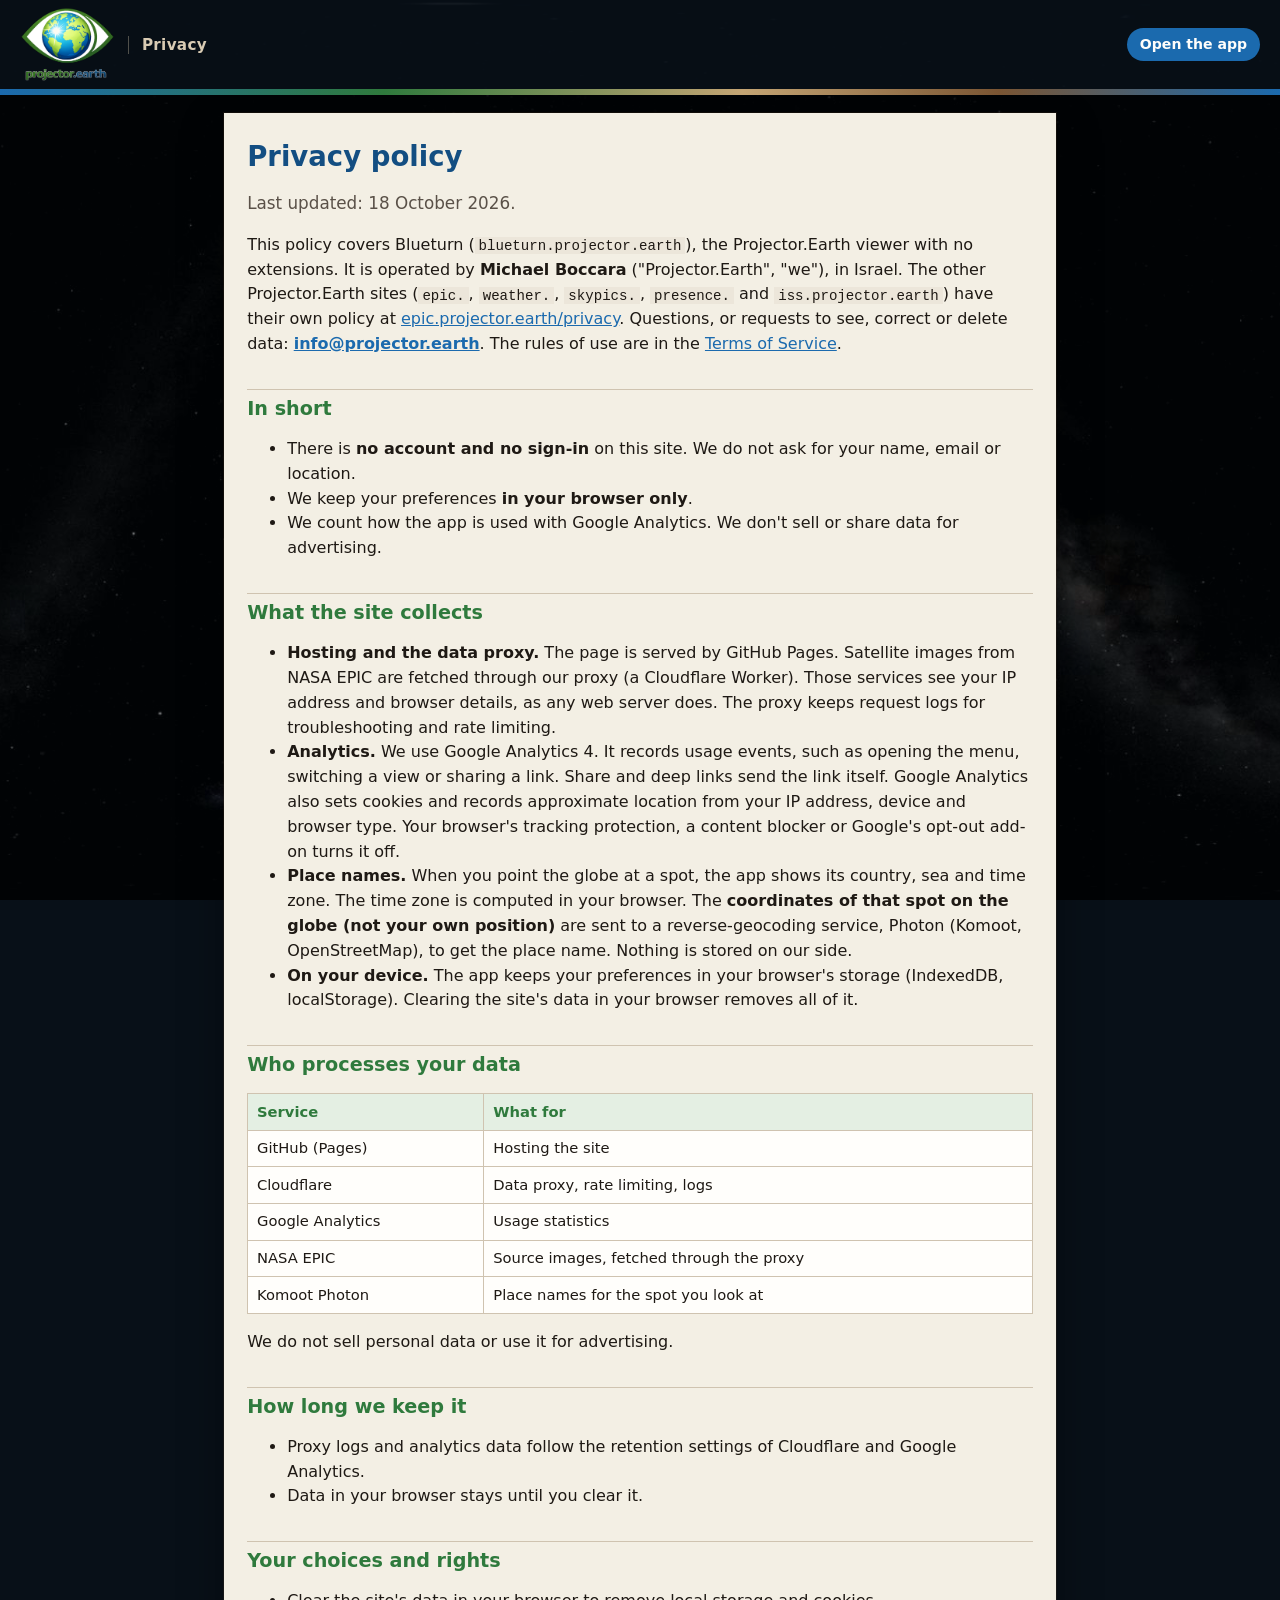
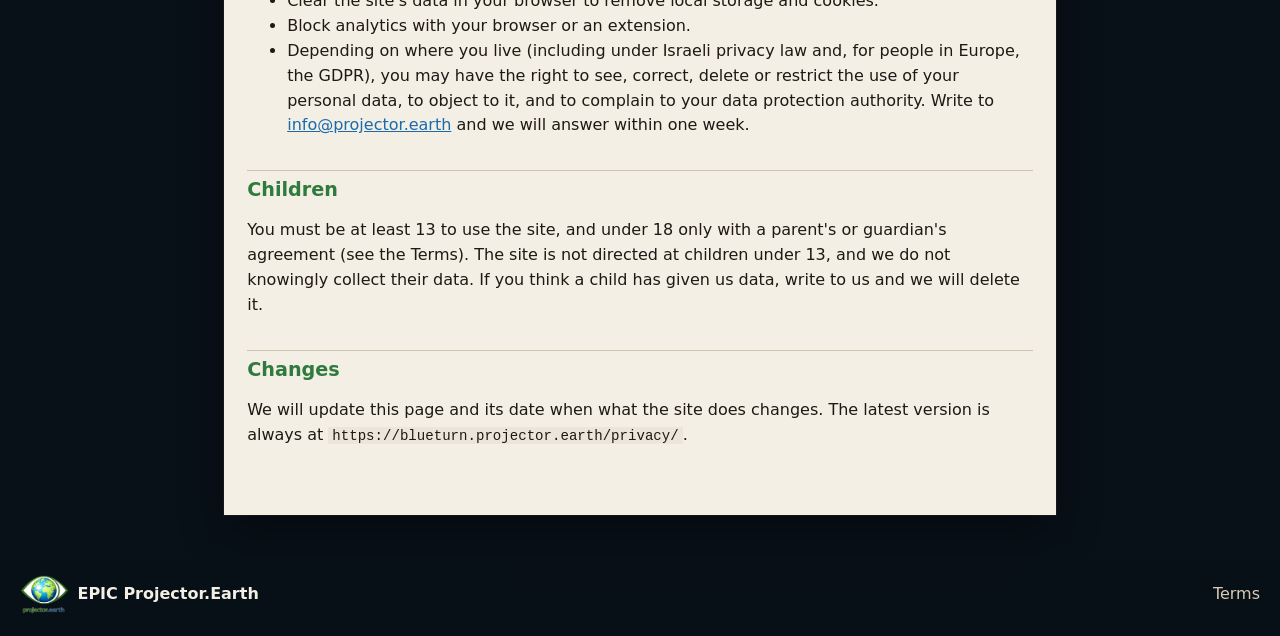
==== privacy/index.html @ fa4db98b "Deploy blueturn site from 30c991acb112dfe06ba086d8fea5a9f516f15a2a Blueturn-Earth/blueturn-web@30c99" ====
<!DOCTYPE html>
<html lang="en">
<head>
  <meta charset="utf-8" />
  <meta name="viewport" content="width=device-width, initial-scale=1" />
  <meta name="theme-color" content="#134e82" />
  <title>Privacy policy — Projector.Earth</title>
  <link rel="icon" href="favicon.png" />
  <link rel="stylesheet" href="style.css" />
</head>
<body>
  <div class="space-bg" aria-hidden="true"></div>
  <div class="site-chrome">
    <header class="site-header">
      <a class="brand" href="./">
        <img class="brand-logo" src="logo.png" alt="Projector.Earth" width="488" height="385" />
        <span class="brand-kind">Privacy</span>
      </a>
      <nav></nav>
      <a class="open-app" href="https://epic.projector.earth">Open the app</a>
    </header>
    <div class="earth-band" aria-hidden="true"></div>
  </div>
  <div class="page-shell">
    <main class="guide"><h1 id="privacy-policy">Privacy policy</h1>
<p>Last updated: 18 October 2026.</p>
<p>This policy covers Blueturn (<code>blueturn.projector.earth</code>), the Projector.Earth viewer with no extensions. It is operated by <strong>Michael Boccara</strong> (&quot;Projector.Earth&quot;, &quot;we&quot;), in Israel. The other Projector.Earth sites (<code>epic.</code>, <code>weather.</code>, <code>skypics.</code>, <code>presence.</code> and <code>iss.projector.earth</code>) have their own policy at <a href="https://epic.projector.earth/privacy/">epic.projector.earth/privacy</a>. Questions, or requests to see, correct or delete data: <strong><a href="mailto:info@projector.earth">info@projector.earth</a></strong>. The rules of use are in the <a href="https://epic.projector.earth/terms/">Terms of Service</a>.</p>
<h2 id="in-short">In short</h2>
<ul>
<li>There is <strong>no account and no sign-in</strong> on this site. We do not ask for your name, email or location.</li>
<li>We keep your preferences <strong>in your browser only</strong>.</li>
<li>We count how the app is used with Google Analytics. We don&#39;t sell or share data for advertising.</li>
</ul>
<h2 id="what-the-site-collects">What the site collects</h2>
<ul>
<li><strong>Hosting and the data proxy.</strong> The page is served by GitHub Pages. Satellite images from NASA EPIC are fetched through our proxy (a Cloudflare Worker). Those services see your IP address and browser details, as any web server does. The proxy keeps request logs for troubleshooting and rate limiting.</li>
<li><strong>Analytics.</strong> We use Google Analytics 4. It records usage events, such as opening the menu, switching a view or sharing a link. Share and deep links send the link itself. Google Analytics also sets cookies and records approximate location from your IP address, device and browser type. Your browser&#39;s tracking protection, a content blocker or Google&#39;s opt-out add-on turns it off.</li>
<li><strong>Place names.</strong> When you point the globe at a spot, the app shows its country, sea and time zone. The time zone is computed in your browser. The <strong>coordinates of that spot on the globe (not your own position)</strong> are sent to a reverse-geocoding service, Photon (Komoot, OpenStreetMap), to get the place name. Nothing is stored on our side.</li>
<li><strong>On your device.</strong> The app keeps your preferences in your browser&#39;s storage (IndexedDB, localStorage). Clearing the site&#39;s data in your browser removes all of it.</li>
</ul>
<h2 id="who-processes-your-data">Who processes your data</h2>
<table>
<thead>
<tr>
<th>Service</th>
<th>What for</th>
</tr>
</thead>
<tbody><tr>
<td>GitHub (Pages)</td>
<td>Hosting the site</td>
</tr>
<tr>
<td>Cloudflare</td>
<td>Data proxy, rate limiting, logs</td>
</tr>
<tr>
<td>Google Analytics</td>
<td>Usage statistics</td>
</tr>
<tr>
<td>NASA EPIC</td>
<td>Source images, fetched through the proxy</td>
</tr>
<tr>
<td>Komoot Photon</td>
<td>Place names for the spot you look at</td>
</tr>
</tbody></table>
<p>We do not sell personal data or use it for advertising.</p>
<h2 id="how-long-we-keep-it">How long we keep it</h2>
<ul>
<li>Proxy logs and analytics data follow the retention settings of Cloudflare and Google Analytics.</li>
<li>Data in your browser stays until you clear it.</li>
</ul>
<h2 id="your-choices-and-rights">Your choices and rights</h2>
<ul>
<li>Clear the site&#39;s data in your browser to remove local storage and cookies.</li>
<li>Block analytics with your browser or an extension.</li>
<li>Depending on where you live (including under Israeli privacy law and, for people in Europe, the GDPR), you may have the right to see, correct, delete or restrict the use of your personal data, to object to it, and to complain to your data protection authority. Write to <a href="mailto:info@projector.earth">info@projector.earth</a> and we will answer within one week.</li>
</ul>
<h2 id="children">Children</h2>
<p>You must be at least 13 to use the site, and under 18 only with a parent&#39;s or guardian&#39;s agreement (see the Terms). The site is not directed at children under 13, and we do not knowingly collect their data. If you think a child has given us data, write to us and we will delete it.</p>
<h2 id="changes">Changes</h2>
<p>We will update this page and its date when what the site does changes. The latest version is always at <code>https://blueturn.projector.earth/privacy/</code>.</p>
</main>
  </div>
  <footer class="site-footer">
    <a class="footer-brand" href="https://epic.projector.earth">
      <img class="footer-logo" src="logo.png" alt="" width="488" height="385" />
      <span>EPIC Projector.Earth</span>
    </a>
    <nav class="footer-nav"><a href="https://epic.projector.earth/terms/">Terms</a></nav>
  </footer>
</body>
</html>
---- privacy/style.css ----
/* Shared Projector.Earth document chrome (user guides + whitepaper).
   Star map in the page margins; the reading column is Earth-colored paper. */

:root {
  --space: #081018;
  --paper: #f3efe4;
  --cloud: #fffefb;
  --ink: #1e1914;
  --muted: #5a5148;
  --ocean: #1b6aae;
  --ocean-deep: #134e82;
  --forest: #2f7a3d;
  --leaf: #3d8f4a;
  --soil: #7a5533;
  --sand: #d9cbb3;
  --line: #cfc3b0;
}

* { box-sizing: border-box; }

html {
  scroll-padding-top: 7rem;
}

html, body {
  margin: 0;
  background: var(--space);
  color: var(--ink);
  font-family: "Segoe UI", system-ui, sans-serif;
  line-height: 1.55;
}

.space-bg {
  position: fixed;
  inset: 0;
  z-index: 0;
  pointer-events: none;
  background-color: var(--space);
  background-image: url("stars.jpg");
  background-position: center 40%;
  background-size: cover;
  background-repeat: no-repeat;
  opacity: 0.78;
}

.site-chrome {
  position: sticky;
  top: 0;
  z-index: 3;
}

.site-header {
  display: flex;
  flex-wrap: wrap;
  align-items: center;
  gap: 0.65rem 1.15rem;
  padding: 0.45rem 1.25rem 0.4rem;
  background: rgba(8, 16, 24, 0.88);
  color: var(--paper);
}

.brand {
  display: flex;
  align-items: center;
  gap: 0.8rem;
  color: var(--paper);
  text-decoration: none;
}

.brand-logo {
  display: block;
  height: 4.7rem;
  width: auto;
}

.brand-kind {
  font-size: 0.95rem;
  font-weight: 650;
  letter-spacing: 0.02em;
  color: var(--sand);
  border-left: 1px solid rgba(217, 203, 179, 0.35);
  padding-left: 0.8rem;
  line-height: 1.2;
}

.site-header nav {
  display: flex;
  flex-wrap: wrap;
  gap: 0.3rem 1rem;
}

.site-header nav a {
  color: #d5d0c6;
  text-decoration: none;
}

.site-header nav a[aria-current="page"],
.site-header nav a:hover {
  color: #9ee0a8;
}

.open-app {
  margin-left: auto;
  color: var(--cloud);
  background: var(--ocean);
  text-decoration: none;
  font-weight: 650;
  font-size: 0.88rem;
  padding: 0.35rem 0.8rem;
  border-radius: 999px;
}

.open-app:hover {
  background: var(--forest);
}

.earth-band {
  height: 6px;
  background: linear-gradient(
    90deg,
    #1b6aae 0%,
    #2f7a3d 30%,
    #c4a574 58%,
    #7a5533 78%,
    #1b6aae 100%
  );
}

.page-shell {
  position: relative;
  z-index: 1;
  max-width: 52rem;
  margin: 1.15rem auto 2.75rem;
  background: var(--paper);
  box-shadow:
    0 0 0 1px rgba(122, 85, 51, 0.14),
    0 16px 40px rgba(0, 0, 0, 0.38);
}

main.guide {
  padding: 1.6rem 1.45rem 3.25rem;
}

.guide h1, .guide h2, .guide h3 {
  line-height: 1.25;
}

.guide h1 {
  font-size: 1.72rem;
  margin: 0 0 0.85rem;
  color: var(--ocean-deep);
}

.guide h1 + p {
  font-size: 1.05rem;
  color: var(--muted);
}

.guide h2 {
  margin-top: 2rem;
  padding-top: 0.45rem;
  border-top: 1px solid var(--line);
  font-size: 1.2rem;
  color: var(--forest);
  scroll-margin-top: 7rem;
}

.guide h3 {
  color: var(--soil);
  font-size: 1.05rem;
}

.guide a { color: var(--ocean); }
.guide a:hover { color: var(--forest); }

.guide img,
.guide video {
  display: block;
  max-width: 100%;
  height: auto;
  margin: 1rem 0 0.4rem;
  border: 1px solid var(--sand);
  background: #0b1220;
}

.guide p:has(> img) + p,
.guide p:has(> video) + p,
.guide video + p {
  color: var(--muted);
  font-size: 0.95rem;
  margin-top: 0;
  margin-bottom: 1.6rem;
}

.guide table {
  width: 100%;
  border-collapse: collapse;
  font-size: 0.92rem;
  margin: 1rem 0;
  background: var(--cloud);
}

.guide th, .guide td {
  border: 1px solid var(--line);
  padding: 0.4rem 0.55rem;
  text-align: left;
  vertical-align: top;
}

.guide th {
  background: #e4efe3;
  color: var(--forest);
}

.guide code {
  font-family: ui-monospace, Consolas, monospace;
  font-size: 0.88em;
  background: #ece6da;
  padding: 0.05em 0.28em;
}

.guide pre {
  background: #ece6da;
  border: 1px solid var(--line);
  padding: 0.75rem 0.9rem;
  overflow: auto;
}

.guide pre code {
  background: none;
  padding: 0;
}

.guide blockquote {
  margin: 1rem 0;
  padding: 0.15rem 0 0.15rem 1rem;
  border-left: 3px solid var(--ocean);
  color: var(--muted);
}

.guide hr {
  border: 0;
  border-top: 1px solid var(--line);
  margin: 1.5rem 0;
}

.guide p, .guide li {
  color: var(--ink);
}

.site-footer {
  position: relative;
  z-index: 1;
  display: flex;
  flex-wrap: wrap;
  align-items: center;
  gap: 0.75rem 1.25rem;
  padding: 1rem 1.25rem 1.4rem;
  color: var(--sand);
  background: rgba(8, 16, 24, 0.78);
}

.footer-brand {
  display: flex;
  align-items: center;
  gap: 0.55rem;
  color: var(--paper);
  text-decoration: none;
  font-weight: 650;
}

.footer-logo {
  display: block;
  height: 2.4rem;
  width: auto;
}

.footer-nav {
  display: flex;
  flex-wrap: wrap;
  gap: 0.35rem 1rem;
  margin-left: auto;
}

.footer-nav a {
  color: var(--sand);
  text-decoration: none;
}

.footer-nav a:hover {
  color: #9ee0a8;
}

a:focus-visible {
  outline: 2px solid #9ee0a8;
  outline-offset: 2px;
}

::selection {
  background: #c5e6d4;
  color: var(--ink);
}

@media (max-width: 56rem) {
  .page-shell {
    margin: 0.7rem 0.65rem 1.75rem;
  }

  main.guide {
    padding: 1.25rem 1rem 2.5rem;
  }
}

@media print {
  .space-bg { display: none; }

  html, body {
    background: #fff;
    color: var(--ink);
  }

  .site-chrome {
    position: static;
  }

  .site-header {
    background: #fff;
    color: var(--ink);
    padding-left: 0;
    padding-right: 0;
  }

  .brand,
  .brand-kind,
  .site-header nav a {
    color: var(--ocean-deep);
  }

  .open-app {
    background: none;
    color: var(--ocean);
    padding: 0;
  }

  .page-shell {
    margin: 0;
    box-shadow: none;
    max-width: none;
  }

  main.guide { padding: 1rem 0 2rem; }

  .site-footer {
    background: none;
    color: var(--muted);
    padding-left: 0;
    padding-right: 0;
  }

  .footer-brand { color: var(--ink); }
  .footer-nav a { color: var(--ocean); }
}
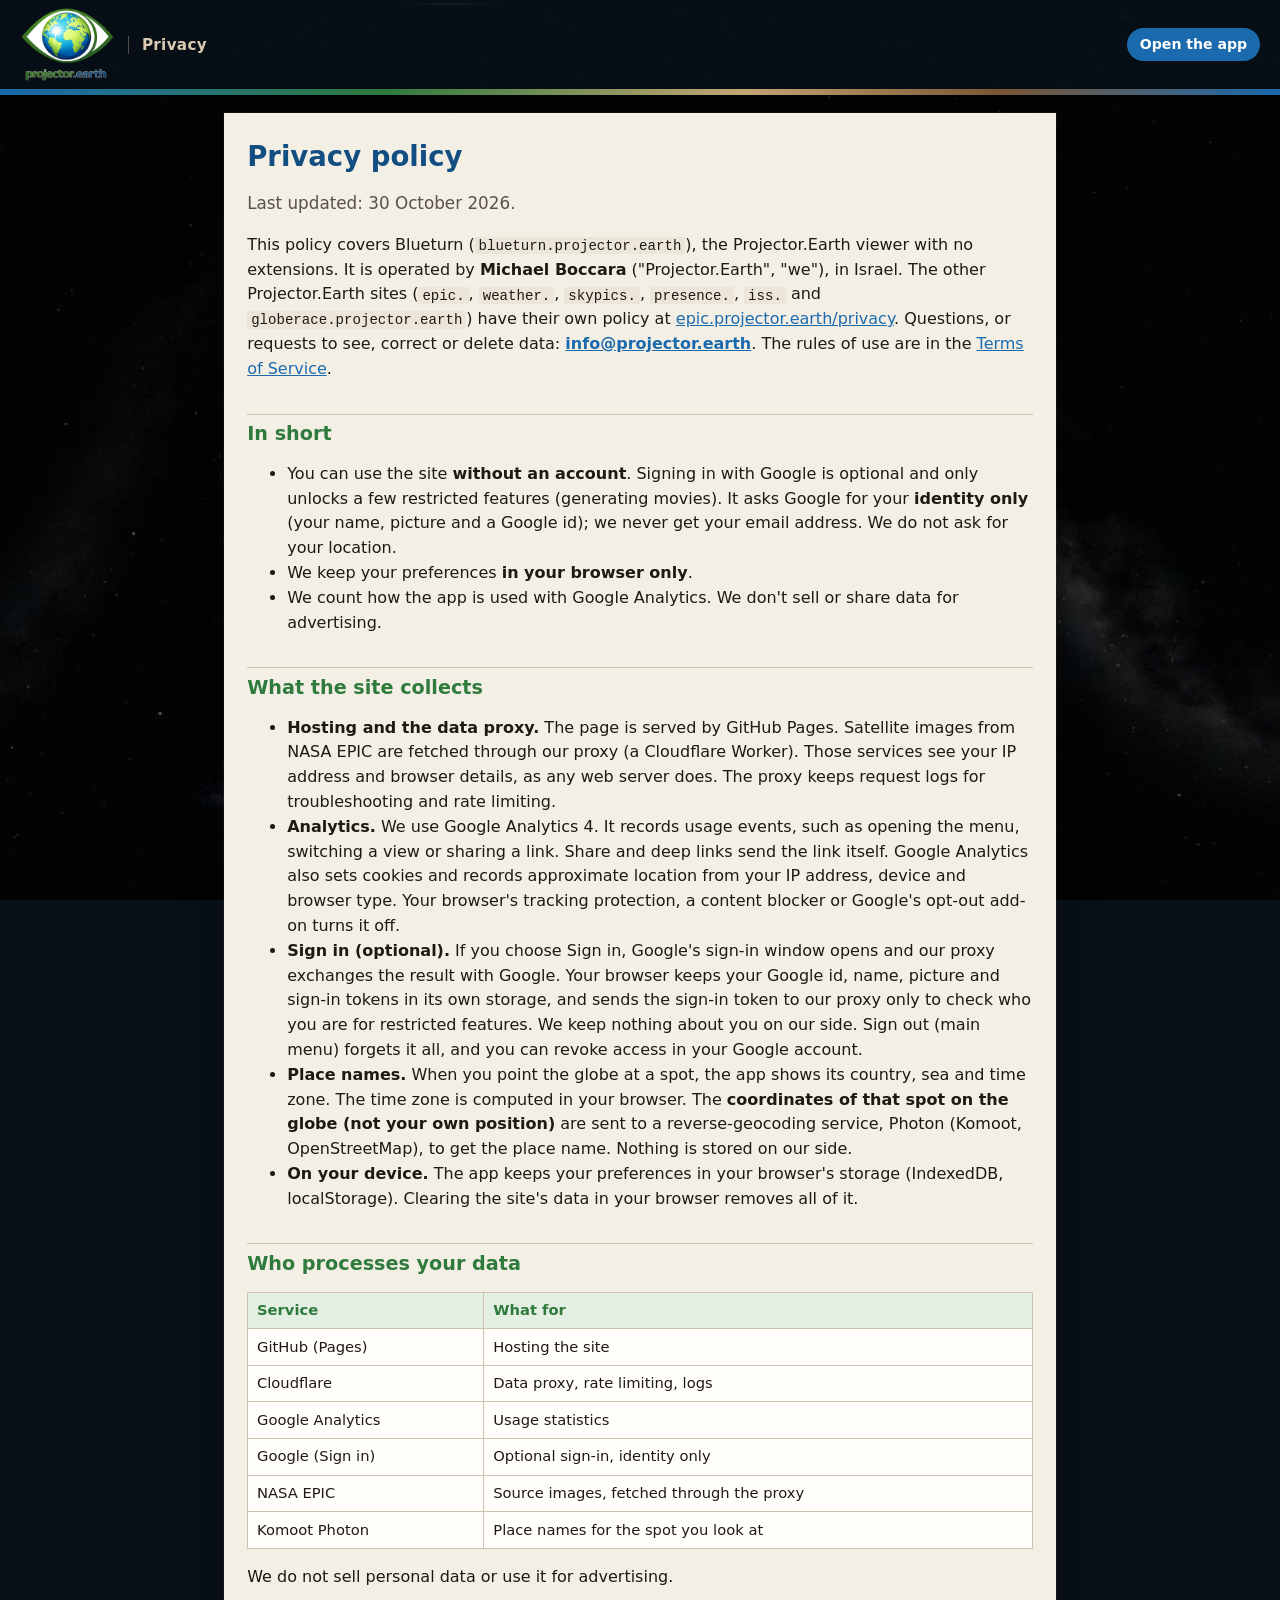
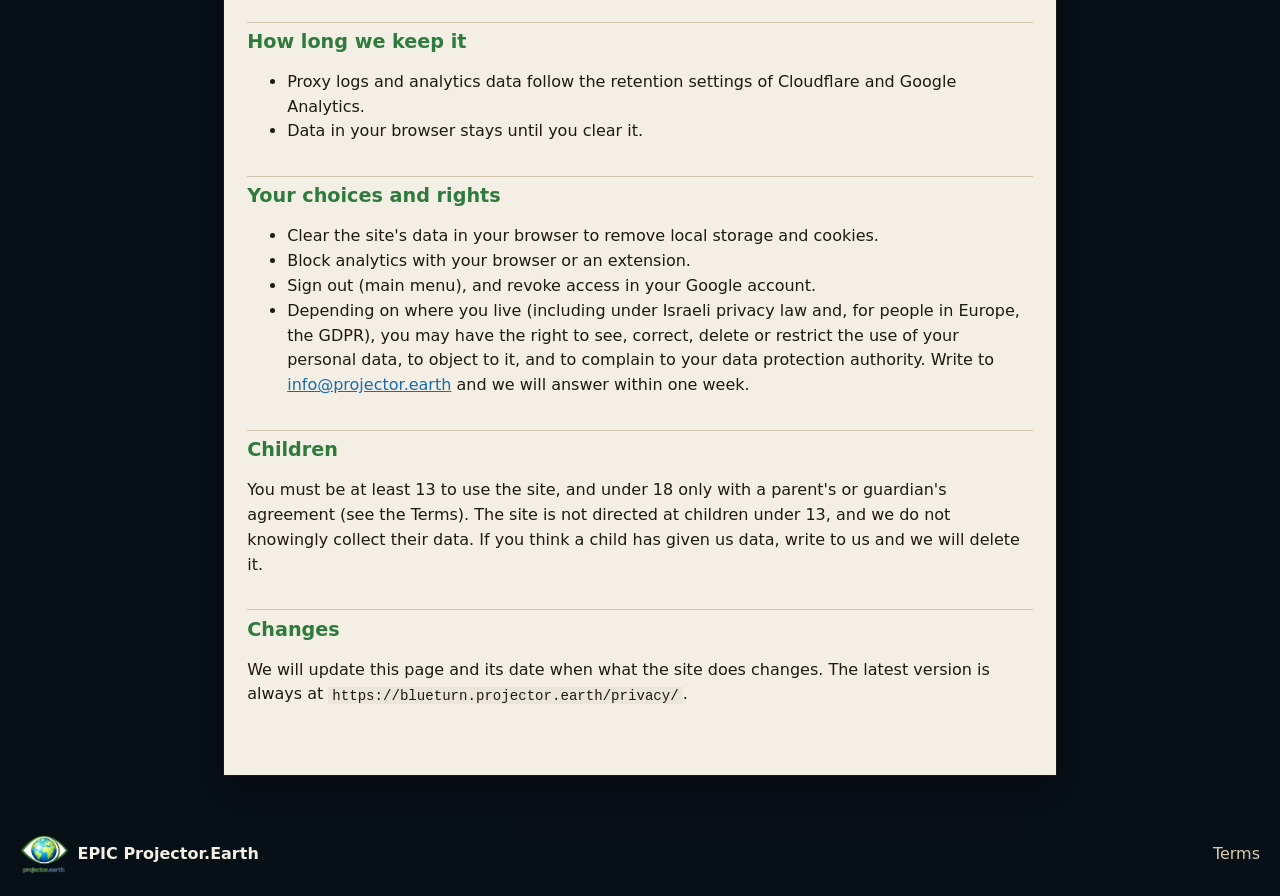
==== commit f76d5c05: "Deploy blueturn site from fb9aea5706bfbbd170d0ca7e1a28da53652e38da Blueturn-Earth/blueturn-web@fb9ae" ====
--- a/privacy/index.html
+++ b/privacy/index.html
@@ -23,11 +23,11 @@
   </div>
   <div class="page-shell">
     <main class="guide"><h1 id="privacy-policy">Privacy policy</h1>
-<p>Last updated: 18 October 2026.</p>
-<p>This policy covers Blueturn (<code>blueturn.projector.earth</code>), the Projector.Earth viewer with no extensions. It is operated by <strong>Michael Boccara</strong> (&quot;Projector.Earth&quot;, &quot;we&quot;), in Israel. The other Projector.Earth sites (<code>epic.</code>, <code>weather.</code>, <code>skypics.</code>, <code>presence.</code> and <code>iss.projector.earth</code>) have their own policy at <a href="https://epic.projector.earth/privacy/">epic.projector.earth/privacy</a>. Questions, or requests to see, correct or delete data: <strong><a href="mailto:info@projector.earth">info@projector.earth</a></strong>. The rules of use are in the <a href="https://epic.projector.earth/terms/">Terms of Service</a>.</p>
+<p>Last updated: 30 October 2026.</p>
+<p>This policy covers Blueturn (<code>blueturn.projector.earth</code>), the Projector.Earth viewer with no extensions. It is operated by <strong>Michael Boccara</strong> (&quot;Projector.Earth&quot;, &quot;we&quot;), in Israel. The other Projector.Earth sites (<code>epic.</code>, <code>weather.</code>, <code>skypics.</code>, <code>presence.</code>, <code>iss.</code> and <code>globerace.projector.earth</code>) have their own policy at <a href="https://epic.projector.earth/privacy/">epic.projector.earth/privacy</a>. Questions, or requests to see, correct or delete data: <strong><a href="mailto:info@projector.earth">info@projector.earth</a></strong>. The rules of use are in the <a href="https://epic.projector.earth/terms/">Terms of Service</a>.</p>
 <h2 id="in-short">In short</h2>
 <ul>
-<li>There is <strong>no account and no sign-in</strong> on this site. We do not ask for your name, email or location.</li>
+<li>You can use the site <strong>without an account</strong>. Signing in with Google is optional and only unlocks a few restricted features (generating movies). It asks Google for your <strong>identity only</strong> (your name, picture and a Google id); we never get your email address. We do not ask for your location.</li>
 <li>We keep your preferences <strong>in your browser only</strong>.</li>
 <li>We count how the app is used with Google Analytics. We don&#39;t sell or share data for advertising.</li>
 </ul>
@@ -35,6 +35,7 @@
 <ul>
 <li><strong>Hosting and the data proxy.</strong> The page is served by GitHub Pages. Satellite images from NASA EPIC are fetched through our proxy (a Cloudflare Worker). Those services see your IP address and browser details, as any web server does. The proxy keeps request logs for troubleshooting and rate limiting.</li>
 <li><strong>Analytics.</strong> We use Google Analytics 4. It records usage events, such as opening the menu, switching a view or sharing a link. Share and deep links send the link itself. Google Analytics also sets cookies and records approximate location from your IP address, device and browser type. Your browser&#39;s tracking protection, a content blocker or Google&#39;s opt-out add-on turns it off.</li>
+<li><strong>Sign in (optional).</strong> If you choose Sign in, Google&#39;s sign-in window opens and our proxy exchanges the result with Google. Your browser keeps your Google id, name, picture and sign-in tokens in its own storage, and sends the sign-in token to our proxy only to check who you are for restricted features. We keep nothing about you on our side. Sign out (main menu) forgets it all, and you can revoke access in your Google account.</li>
 <li><strong>Place names.</strong> When you point the globe at a spot, the app shows its country, sea and time zone. The time zone is computed in your browser. The <strong>coordinates of that spot on the globe (not your own position)</strong> are sent to a reverse-geocoding service, Photon (Komoot, OpenStreetMap), to get the place name. Nothing is stored on our side.</li>
 <li><strong>On your device.</strong> The app keeps your preferences in your browser&#39;s storage (IndexedDB, localStorage). Clearing the site&#39;s data in your browser removes all of it.</li>
 </ul>
@@ -59,6 +60,10 @@
 <td>Usage statistics</td>
 </tr>
 <tr>
+<td>Google (Sign in)</td>
+<td>Optional sign-in, identity only</td>
+</tr>
+<tr>
 <td>NASA EPIC</td>
 <td>Source images, fetched through the proxy</td>
 </tr>
@@ -77,6 +82,7 @@
 <ul>
 <li>Clear the site&#39;s data in your browser to remove local storage and cookies.</li>
 <li>Block analytics with your browser or an extension.</li>
+<li>Sign out (main menu), and revoke access in your Google account.</li>
 <li>Depending on where you live (including under Israeli privacy law and, for people in Europe, the GDPR), you may have the right to see, correct, delete or restrict the use of your personal data, to object to it, and to complain to your data protection authority. Write to <a href="mailto:info@projector.earth">info@projector.earth</a> and we will answer within one week.</li>
 </ul>
 <h2 id="children">Children</h2>
